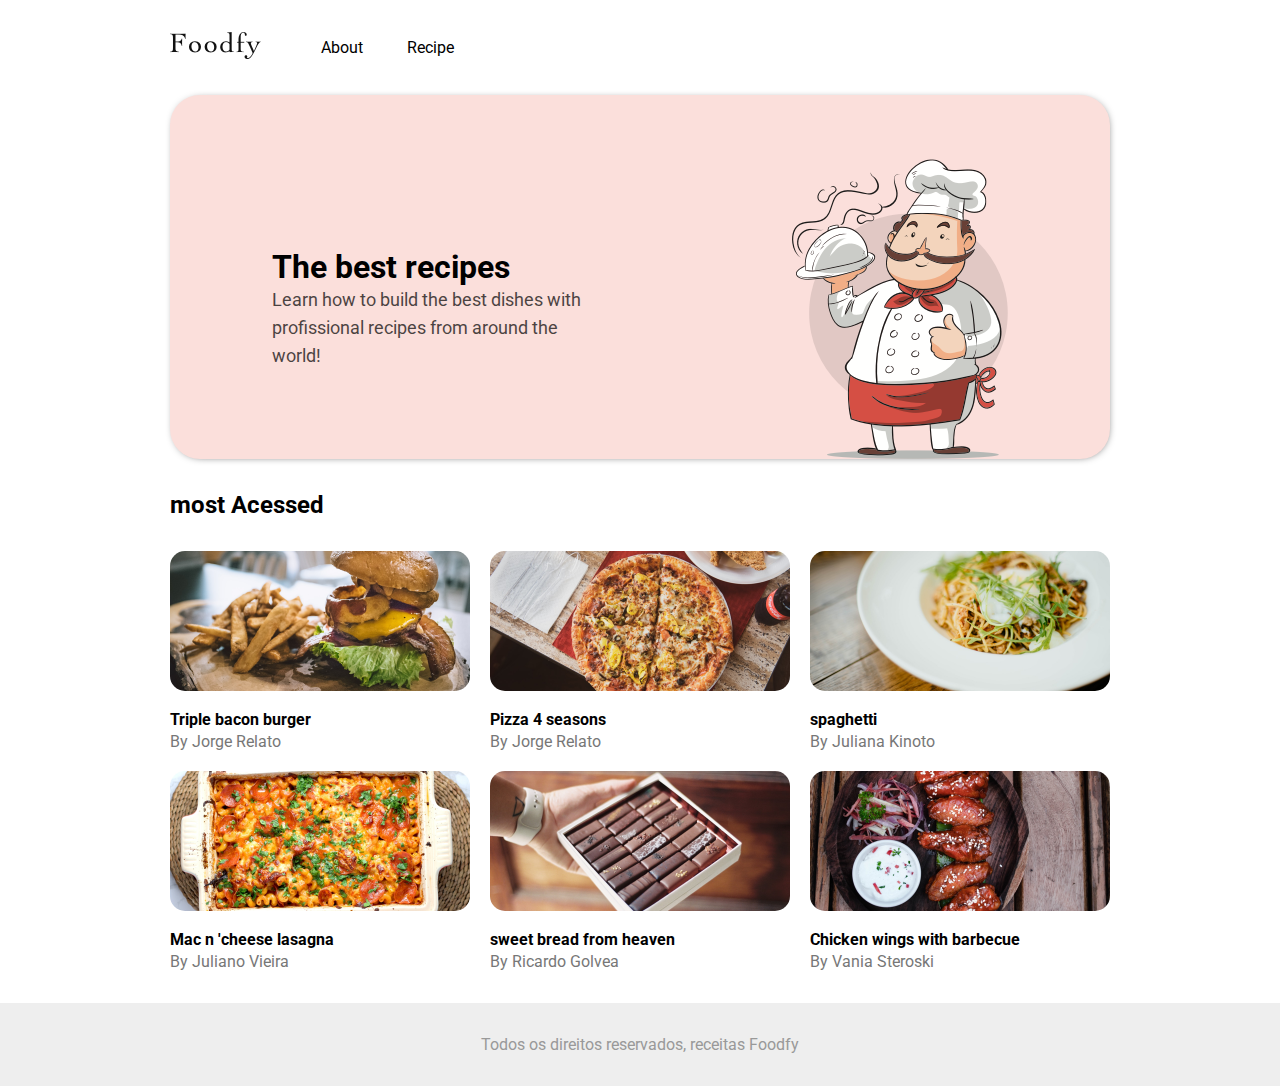
==== index.html @ 5eb1c68a "first page finish" ====
<!DOCTYPE html>
<html lang="pt-br">
<head>

    <meta charset="UTF-8">
    <meta name="viewport" content="width=device-width, initial-scale=1.0">
    <link rel="stylesheet" href="styles.css">
    <link href="https://fonts.googleapis.com/css2?family=Roboto:wght@300;400;500;700;900&display=swap" rel="stylesheet">
    
    <title>Foodfy</title>
</head>
<body>
    <header>
            <a href="index.html"><img src="./images/logo.png" alt="Foodfy"></a>
            <nav>
                <ul>
                    <li><a href="about.html">About</a></li>
                    <li><a href="revenue.html">Recipe</a></li>
                </ul>
        </div>
    </header>

    <section id="minichefe">
        <div class="content">
            <h1>The best recipes</h1>
            <p>Learn how to build the best dishes with profissional recipes from around the world!</p>
        </div>
        <img src="/images/chef.png" alt="minichefe">

    </section>

    <section id="mostAcessed">

        <h2>most Acessed</h2>

        <div class="container">
           
            <article class="recipe">
                <img src="/images/burger.png" alt="burger">
                    <h4>Triple bacon burger</h4>
                    <p>By Jorge Relato</p>
            </article>
        
            <article class="recipe">
                <img src="/images/pizza.png" alt="pizza">
                    <h4>Pizza 4 seasons</h4>
                    <p>By Jorge Relato</p>
            </article>
            
            <article class="recipe">
                <img src="/images/espaguete.png" alt="spaghetti">
                    <h4>spaghetti</h4>
                    <p>By Juliana Kinoto</p>
            </article>

            <article class="recipe">
                <img src="/images/lasanha.png" alt="lasagna">
                    <h4>Mac n 'cheese lasagna</h4>
                    <p>By Juliano Vieira</p>
            </article>
        
            <article class="recipe">
                <img src="/images/doce.png" alt="candy">
                    <h4>sweet bread from heaven</h4>
                    <p>By Ricardo Golvea</p>
            </article>
        
        
            <article class="recipe">
                <img src="/images/asinhas.png" alt="chicken">
                    <h4>Chicken wings with barbecue</h4>
                    <p>By Vania Steroski</p>
            </article>
            

        </div>
    </section>

    <footer>
        <p>Todos os direitos reservados, receitas Foodfy</p>
    </footer>

</body>

</html>
---- styles.css ----
:root {
    --width:940px;
}

* {
    margin: 0;
    padding: 0;
    border: 0;
}
body {
    font-family: 'Roboto', sans-serif;
}
header {
    max-width: var(--width);
    display: flex;
    margin: 0 auto;
    padding: 32px 0;
    align-items: center;
}

nav ul {
    list-style: none;
    margin-left: 60px;
}

nav ul li {
    display: inline-block;
    margin-right: 40px;
}
nav ul li a{
    text-decoration: none;
    color: black;
    transition: 250ms;
}
nav ul li a:hover{
    border-bottom: 2px solid black ;
    font-weight: bold;
}

#minichefe {
    background-color: #FBDFDB;
    border-radius: 30px;
    max-width: var(--width);
    margin: 0 auto;
    display: flex;
    justify-content: space-around;
    align-items: center;
    padding-top: 64px;
    box-shadow: black 1px 1px  10px -5px;
}

#minichefe .content {
    max-width: 316px;
}

#minichefe .content h1 {
    font-size: 32px;
}

#minichefe .content p {
    font-size: 18px;
    opacity: 0.7;
    line-height: 28px;
}

/*MOST ACESSED*/

#mostAcessed h2{
    padding: 32px 0;
   
    }

#mostAcessed{
    max-width: var(--width);
    margin: 0 auto;
}

#mostAcessed .container {
    display: grid;
    grid-template-columns: 1fr 1fr 1fr;
    grid-row: 1fr 1fr;
    gap: 20px;
}

#mostAcessed .recipe img {
    width: 300px;
    height: 140px;
    border-radius: 15px;
    margin-bottom: 15px;
}

.recipe p {
    margin-top:3px;
    color: #777777;
}

footer{
    background-color: #EEEEEE;
    display: flex;
    justify-content: center;
    margin: 0 auto;
    padding: 32px 0;
    margin-top: 32px;
    color: #999999;
}
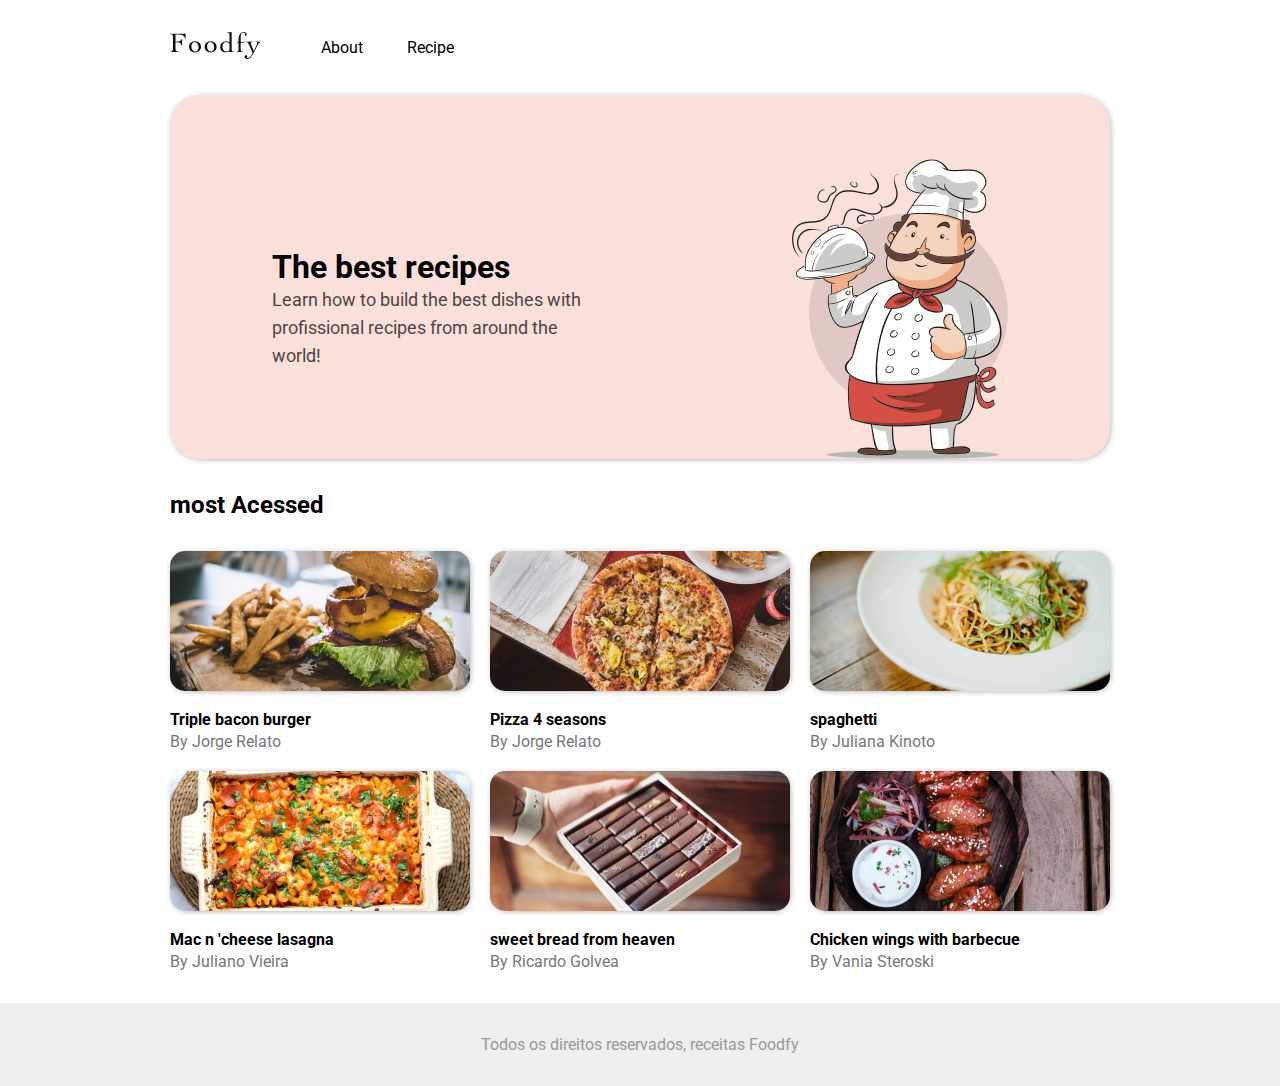
==== commit 751dfdeb: "modal finalizado" ====
--- a/index.html
+++ b/index.html
@@ -15,7 +15,7 @@
             <nav>
                 <ul>
                     <li><a href="about.html">About</a></li>
-                    <li><a href="revenue.html">Recipe</a></li>
+                    <li><a href="recipes.html">Recipe</a></li>
                 </ul>
         </div>
     </header>
@@ -35,43 +35,42 @@
 
         <div class="container">
            
-            <article class="recipe">
-                <img src="/images/burger.png" alt="burger">
+            <article class="recipe" id="burger.png">
+                <img src="/images/burger.png" alt="burger" >
                     <h4>Triple bacon burger</h4>
                     <p>By Jorge Relato</p>
             </article>
         
-            <article class="recipe">
+            <article class="recipe" id="pizza.png">
                 <img src="/images/pizza.png" alt="pizza">
                     <h4>Pizza 4 seasons</h4>
                     <p>By Jorge Relato</p>
             </article>
             
-            <article class="recipe">
-                <img src="/images/espaguete.png" alt="spaghetti">
+            <article class="recipe" id="espaguete.png">
+                <img src="/images/espaguete.png" alt="spaghetti" >
                     <h4>spaghetti</h4>
                     <p>By Juliana Kinoto</p>
             </article>
 
-            <article class="recipe">
-                <img src="/images/lasanha.png" alt="lasagna">
+            <article class="recipe" id="lasanha.png">
+                <img src="/images/lasanha.png" alt="lasagna"> 
                     <h4>Mac n 'cheese lasagna</h4>
                     <p>By Juliano Vieira</p>
             </article>
         
-            <article class="recipe">
-                <img src="/images/doce.png" alt="candy">
+            <article class="recipe" id="doce.png">
+                <img src="/images/doce.png" alt="candy" >
                     <h4>sweet bread from heaven</h4>
                     <p>By Ricardo Golvea</p>
             </article>
         
         
-            <article class="recipe">
+            <article class="recipe"id="asinhas.png">
                 <img src="/images/asinhas.png" alt="chicken">
                     <h4>Chicken wings with barbecue</h4>
                     <p>By Vania Steroski</p>
             </article>
-            
 
         </div>
     </section>
--- a/styles.css
+++ b/styles.css
@@ -67,7 +67,6 @@
 
 #mostAcessed h2{
     padding: 32px 0;
-   
     }
 
 #mostAcessed{
@@ -82,11 +81,14 @@
     gap: 20px;
 }
 
-#mostAcessed .recipe img {
+.recipe img {
     width: 300px;
     height: 140px;
     border-radius: 15px;
     margin-bottom: 15px;
+    cursor: pointer;
+    box-shadow: black 1px 1px  10px -5px;
+
 }
 
 .recipe p {
@@ -104,4 +106,76 @@
     color: #999999;
 }
 
+/*=== ABOUT ===*/
 
+#about {
+    max-width: var(--width);
+    margin: 0 auto;
+}
+
+#about p {
+    padding: 20px 0;
+    text-align: justify;
+    color: #444444;
+    line-height: 28px;
+}
+
+
+/*=== RECIPES ===*/
+
+#recipes {
+    max-width: var(--width);
+    display: grid;
+    grid-template-columns: 1fr 1fr 1fr;
+    grid-row: 1fr 1fr 1fr 1fr;
+    gap: 20px;
+    margin: 0 auto;
+}
+
+.modal-overlay {
+    position:fixed;
+    top: 0;
+    height:100%;
+    width: 100%;
+    background-color: rgba(0, 0, 0, 0.6);
+    display: flex;
+    align-items: center;
+    opacity: 0;
+    visibility: hidden;
+}
+
+.modal {
+    background-color: #ffffff;
+    width: 660px;
+    height: 413px;
+    border-radius: 16px;
+    margin: 0 auto;
+    position: relative;
+    text-align: center;
+}
+
+.modal img {
+    height: 200px;
+    width: 600px;
+    border-radius: 15px;
+    position: absolute;
+    top: 6%;
+    right:30px;
+}
+
+.modal .content {
+    position: relative;
+    bottom:-240px;
+}
+
+.modal .close {
+    position: relative;
+    bottom: -320px;
+    color: #999999;
+    cursor: pointer;
+}
+
+.modal-overlay.active {
+    opacity: 1;
+    visibility: visible;
+}